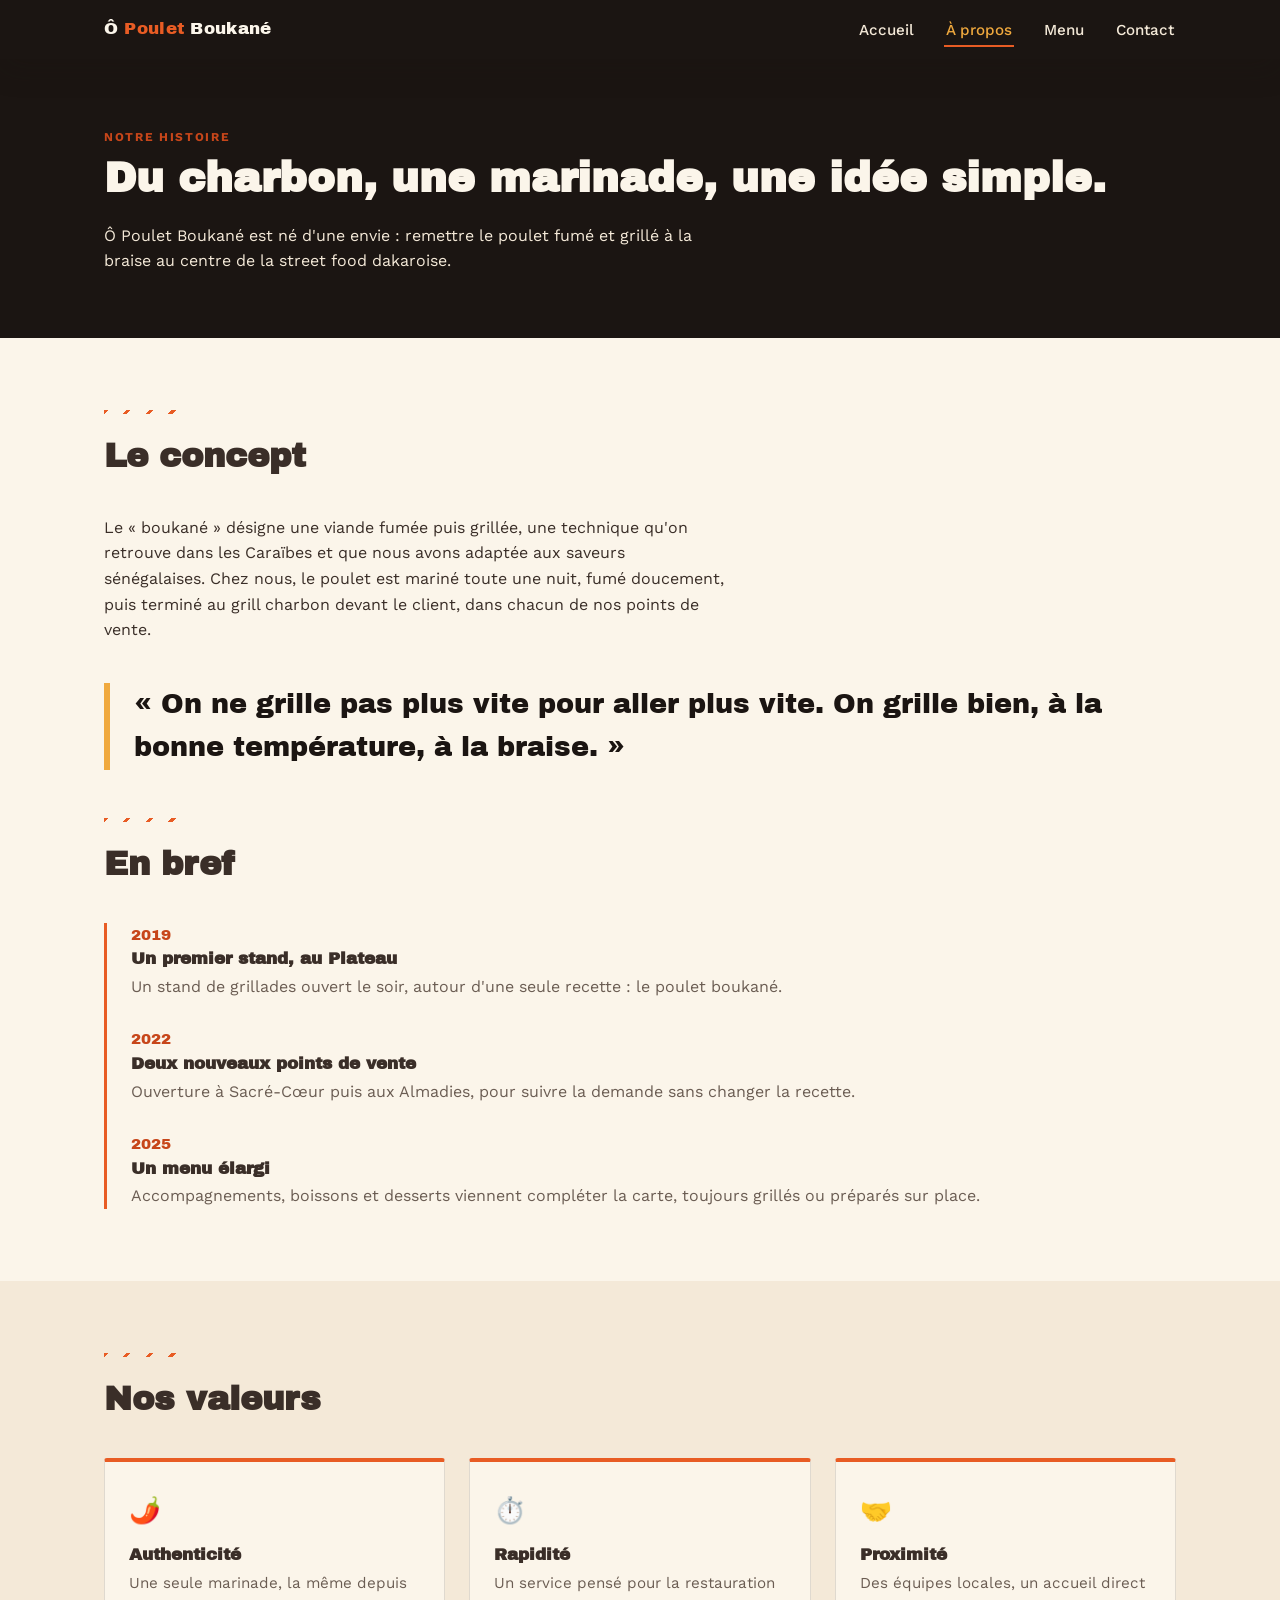
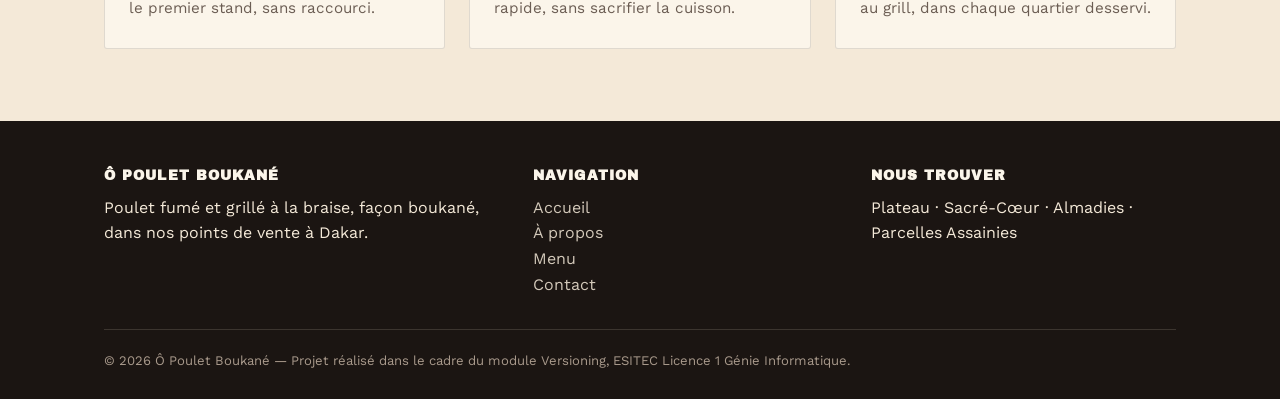
==== about.html @ 98451aac "Initial commit : structure du site Ô Poulet Boukané" ====
<!DOCTYPE html>
<html lang="fr">
<head>
  <meta charset="UTF-8">
  <meta name="viewport" content="width=device-width, initial-scale=1.0">
  <title>À propos — Ô Poulet Boukané</title>
  <meta name="description" content="L'histoire et les valeurs d'Ô Poulet Boukané, né à Dakar autour d'une recette de poulet fumé et grillé.">
  <link rel="stylesheet" href="style.css">
</head>
<body>

  <header class="site-header">
    <div class="nav-bar">
      <a href="index.html" class="logo">Ô <span>Poulet</span> Boukané</a>
      <button class="nav-toggle" id="navToggle" aria-expanded="false" aria-controls="navLinks" aria-label="Ouvrir le menu">
        <span></span><span></span><span></span>
      </button>
      <ul class="nav-links" id="navLinks">
        <li><a href="index.html">Accueil</a></li>
        <li><a href="about.html" aria-current="page">À propos</a></li>
        <li><a href="menu.html">Menu</a></li>
        <li><a href="contact.html">Contact</a></li>
      </ul>
    </div>
  </header>

  <main>
    <section class="page-banner">
      <div class="container">
        <span class="eyebrow">Notre histoire</span>
        <h1>Du charbon, une marinade, une idée simple.</h1>
        <p>Ô Poulet Boukané est né d'une envie : remettre le poulet fumé et grillé à la braise au centre de la street food dakaroise.</p>
      </div>
    </section>

    <section>
      <div class="container">
        <div class="section-head">
          <hr class="grill-rule">
          <h2>Le concept</h2>
        </div>
        <p style="max-width: 62ch;">Le « boukané » désigne une viande fumée puis grillée, une technique qu'on retrouve dans les Caraïbes et que nous avons adaptée aux saveurs sénégalaises. Chez nous, le poulet est mariné toute une nuit, fumé doucement, puis terminé au grill charbon devant le client, dans chacun de nos points de vente.</p>

        <p class="pull-quote">« On ne grille pas plus vite pour aller plus vite. On grille bien, à la bonne température, à la braise. »</p>

        <div class="section-head" style="margin-top: 3rem;">
          <hr class="grill-rule">
          <h2>En bref</h2>
        </div>
        <div class="timeline">
          <div class="timeline-item">
            <div class="year">2019</div>
            <h3>Un premier stand, au Plateau</h3>
            <p>Un stand de grillades ouvert le soir, autour d'une seule recette : le poulet boukané.</p>
          </div>
          <div class="timeline-item">
            <div class="year">2022</div>
            <h3>Deux nouveaux points de vente</h3>
            <p>Ouverture à Sacré-Cœur puis aux Almadies, pour suivre la demande sans changer la recette.</p>
          </div>
          <div class="timeline-item">
            <div class="year">2025</div>
            <h3>Un menu élargi</h3>
            <p>Accompagnements, boissons et desserts viennent compléter la carte, toujours grillés ou préparés sur place.</p>
          </div>
        </div>
      </div>
    </section>

    <section class="kraft">
      <div class="container">
        <div class="section-head">
          <hr class="grill-rule">
          <h2>Nos valeurs</h2>
        </div>
        <div class="card-grid">
          <div class="card">
            <span class="icon">🌶️</span>
            <h3>Authenticité</h3>
            <p>Une seule marinade, la même depuis le premier stand, sans raccourci.</p>
          </div>
          <div class="card">
            <span class="icon">⏱️</span>
            <h3>Rapidité</h3>
            <p>Un service pensé pour la restauration rapide, sans sacrifier la cuisson.</p>
          </div>
          <div class="card">
            <span class="icon">🤝</span>
            <h3>Proximité</h3>
            <p>Des équipes locales, un accueil direct au grill, dans chaque quartier desservi.</p>
          </div>
        </div>
      </div>
    </section>
  </main>

  <footer class="site-footer">
    <div class="container">
      <div class="footer-grid">
        <div>
          <h3>Ô Poulet Boukané</h3>
          <p>Poulet fumé et grillé à la braise, façon boukané, dans nos points de vente à Dakar.</p>
        </div>
        <div>
          <h3>Navigation</h3>
          <ul>
            <li><a href="index.html">Accueil</a></li>
            <li><a href="about.html">À propos</a></li>
            <li><a href="menu.html">Menu</a></li>
            <li><a href="contact.html">Contact</a></li>
          </ul>
        </div>
        <div>
          <h3>Nous trouver</h3>
          <p>Plateau · Sacré-Cœur · Almadies · Parcelles Assainies</p>
        </div>
      </div>
      <div class="footer-bottom">
        © 2026 Ô Poulet Boukané — Projet réalisé dans le cadre du module Versioning, ESITEC Licence 1 Génie Informatique.
      </div>
    </div>
  </footer>

  <script src="script.js"></script>
</body>
</html>
---- style.css ----
/* =========================================================
   Ô POULET BOUKANÉ — feuille de style commune
   Palette "braise & charbon" : charbon profond, braise orangée,
   curcuma doré, kraft chaud. Motif signature : rayures de grill
   (grill marks) utilisées comme séparateurs et accents.
   ========================================================= */

@import url('https://fonts.googleapis.com/css2?family=Archivo+Black&family=Work+Sans:ital,wght@0,400;0,500;0,600;0,700;1,400&display=swap');

:root {
  --charcoal: #1B1512;
  --charcoal-light: #2A211C;
  --ember: #E85C24;
  --ember-dark: #C7461A;
  --turmeric: #F0A93E;
  --kraft: #F4E9D8;
  --cream: #FBF5EA;
  --smoke: #3A2E28;
  --smoke-soft: #6B5D53;
  --line: rgba(27, 21, 18, 0.12);
  --shadow: 0 10px 30px rgba(27, 21, 18, 0.18);
  --radius: 3px;
  --font-display: 'Archivo Black', 'Arial Black', sans-serif;
  --font-body: 'Work Sans', -apple-system, BlinkMacSystemFont, sans-serif;
  --grill-stripes: repeating-linear-gradient(
    135deg,
    var(--ember) 0px,
    var(--ember) 3px,
    transparent 3px,
    transparent 16px
  );
}

/* ---------- Reset ---------- */
*, *::before, *::after { box-sizing: border-box; }
html { scroll-behavior: smooth; }
body {
  margin: 0;
  font-family: var(--font-body);
  color: var(--smoke);
  background: var(--cream);
  line-height: 1.6;
}
img { max-width: 100%; display: block; }
a { color: inherit; text-decoration: none; }
ul { list-style: none; margin: 0; padding: 0; }
h1, h2, h3 { font-family: var(--font-display); line-height: 1.1; margin: 0 0 .5em; }
p { margin: 0 0 1em; }
button { font-family: inherit; cursor: pointer; }

:focus-visible {
  outline: 3px solid var(--turmeric);
  outline-offset: 2px;
}

@media (prefers-reduced-motion: reduce) {
  *, *::before, *::after { animation: none !important; transition: none !important; scroll-behavior: auto !important; }
}

.container { max-width: 1120px; margin: 0 auto; padding: 0 24px; }

.eyebrow {
  display: inline-block;
  font-size: .75rem;
  letter-spacing: .14em;
  text-transform: uppercase;
  color: var(--ember-dark);
  font-weight: 700;
  margin-bottom: .75em;
}

.grill-rule {
  height: 4px;
  width: 72px;
  background: var(--grill-stripes);
  border: none;
  margin: 0 0 1.5rem;
}

/* ---------- Header / Nav ---------- */
.site-header {
  background: var(--charcoal);
  position: sticky;
  top: 0;
  z-index: 50;
  box-shadow: var(--shadow);
}
.nav-bar {
  display: flex;
  align-items: center;
  justify-content: space-between;
  padding: 16px 24px;
  max-width: 1120px;
  margin: 0 auto;
}
.logo {
  font-family: var(--font-display);
  color: var(--cream);
  font-size: 1.05rem;
  letter-spacing: .02em;
  display: flex;
  align-items: baseline;
  gap: 6px;
}
.logo span { color: var(--ember); }

.nav-toggle {
  display: none;
  flex-direction: column;
  gap: 5px;
  background: none;
  border: none;
  padding: 8px;
}
.nav-toggle span {
  width: 24px;
  height: 2px;
  background: var(--cream);
  transition: transform .2s ease, opacity .2s ease;
}
.nav-toggle[aria-expanded="true"] span:nth-child(1) { transform: translateY(7px) rotate(45deg); }
.nav-toggle[aria-expanded="true"] span:nth-child(2) { opacity: 0; }
.nav-toggle[aria-expanded="true"] span:nth-child(3) { transform: translateY(-7px) rotate(-45deg); }

.nav-links {
  display: flex;
  gap: 28px;
}
.nav-links a {
  color: var(--kraft);
  font-weight: 500;
  font-size: .95rem;
  padding: 6px 2px;
  border-bottom: 2px solid transparent;
  transition: border-color .15s ease, color .15s ease;
}
.nav-links a:hover,
.nav-links a[aria-current="page"] {
  color: var(--turmeric);
  border-color: var(--ember);
}

@media (max-width: 720px) {
  .nav-toggle { display: flex; }
  .nav-links {
    position: absolute;
    top: 100%;
    left: 0;
    right: 0;
    background: var(--charcoal-light);
    flex-direction: column;
    gap: 0;
    max-height: 0;
    overflow: hidden;
    transition: max-height .25s ease;
  }
  .nav-links.is-open { max-height: 320px; }
  .nav-links a {
    padding: 16px 24px;
    border-bottom: 1px solid var(--line);
    width: 100%;
  }
}

/* ---------- Buttons ---------- */
.btn {
  display: inline-block;
  font-weight: 600;
  padding: 14px 28px;
  border-radius: var(--radius);
  border: 2px solid transparent;
  transition: transform .15s ease, background .15s ease, color .15s ease;
}
.btn-primary { background: var(--ember); color: var(--cream); }
.btn-primary:hover { background: var(--ember-dark); transform: translateY(-2px); }
.btn-outline { border-color: var(--kraft); color: var(--kraft); }
.btn-outline:hover { border-color: var(--turmeric); color: var(--turmeric); }

/* ---------- Hero ---------- */
.hero {
  background: linear-gradient(180deg, var(--charcoal) 0%, var(--charcoal-light) 100%);
  color: var(--cream);
  padding: 96px 0 80px;
  position: relative;
  overflow: hidden;
}
.hero::after {
  content: "";
  position: absolute;
  inset: auto -10% -60% -10%;
  height: 220px;
  background: var(--grill-stripes);
  opacity: .12;
  transform: rotate(-6deg);
}
.hero-inner { position: relative; max-width: 720px; }
.hero h1 {
  font-size: clamp(2.1rem, 5vw, 3.4rem);
  color: var(--cream);
}
.hero h1 em { font-style: normal; color: var(--ember); }
.hero p.lede {
  font-size: 1.15rem;
  color: var(--kraft);
  max-width: 46ch;
}
.hero-cta { display: flex; gap: 16px; margin-top: 2rem; flex-wrap: wrap; }

.page-banner {
  background: var(--charcoal);
  color: var(--cream);
  padding: 64px 0 48px;
}
.page-banner h1 { color: var(--cream); font-size: clamp(1.8rem, 4vw, 2.6rem); }
.page-banner p { color: var(--kraft); max-width: 60ch; }

/* ---------- Sections ---------- */
section { padding: 72px 0; }
section.kraft { background: var(--kraft); }
.section-head { max-width: 640px; margin-bottom: 2.5rem; }
.section-head h2 { font-size: clamp(1.5rem, 3vw, 2.1rem); color: var(--smoke); }

/* ---------- Cards ---------- */
.card-grid {
  display: grid;
  grid-template-columns: repeat(auto-fit, minmax(240px, 1fr));
  gap: 24px;
}
.card {
  background: var(--cream);
  border: 1px solid var(--line);
  border-top: 4px solid var(--ember);
  border-radius: var(--radius);
  padding: 28px 24px;
}
.card h3 { font-size: 1.05rem; color: var(--smoke); margin-bottom: .4em; }
.card p { color: var(--smoke-soft); font-size: .95rem; margin: 0; }
.card .icon { font-size: 1.6rem; margin-bottom: .6em; display: block; }

/* ---------- Locations ---------- */
.location-grid {
  display: grid;
  grid-template-columns: repeat(auto-fit, minmax(260px, 1fr));
  gap: 24px;
}
.location-card {
  background: var(--charcoal);
  color: var(--kraft);
  padding: 26px 24px;
  border-radius: var(--radius);
}
.location-card h3 { color: var(--turmeric); font-size: 1rem; margin-bottom: .3em; }
.location-card .hours { color: var(--smoke-soft); color: #C9BCAE; font-size: .88rem; margin-top: .5em; }

/* ---------- Menu / filtres ---------- */
.filter-bar {
  display: flex;
  flex-wrap: wrap;
  gap: 10px;
  margin-bottom: 2.2rem;
}
.filter-btn {
  background: var(--cream);
  border: 2px solid var(--line);
  color: var(--smoke);
  font-weight: 600;
  font-size: .88rem;
  padding: 9px 18px;
  border-radius: 999px;
  transition: background .15s ease, color .15s ease, border-color .15s ease;
}
.filter-btn:hover { border-color: var(--ember); }
.filter-btn.is-active {
  background: var(--ember);
  border-color: var(--ember);
  color: var(--cream);
}

.menu-grid {
  display: grid;
  grid-template-columns: repeat(auto-fit, minmax(260px, 1fr));
  gap: 20px;
}
.menu-item {
  background: var(--cream);
  border: 1px solid var(--line);
  border-radius: var(--radius);
  padding: 22px;
  transition: opacity .15s ease, transform .15s ease;
}
.menu-item[hidden] { display: none; }
.menu-item-top {
  display: flex;
  justify-content: space-between;
  align-items: baseline;
  gap: 12px;
}
.menu-item h3 { font-size: 1rem; color: var(--smoke); margin: 0; }
.menu-item .price { font-family: var(--font-display); color: var(--ember-dark); font-size: 1rem; white-space: nowrap; }
.menu-item p { color: var(--smoke-soft); font-size: .9rem; margin: .5em 0; }
.spice { font-size: .85rem; letter-spacing: .1em; }
.spice[data-level="0"]::after { content: "— doux"; color: var(--smoke-soft); font-size: .8rem; letter-spacing: 0; }
.spice[data-level="1"]::before { content: "🔥"; }
.spice[data-level="2"]::before { content: "🔥🔥"; }
.spice[data-level="3"]::before { content: "🔥🔥🔥"; }

/* ---------- Histoire / timeline (about) ---------- */
.timeline { border-left: 3px solid var(--ember); padding-left: 24px; display: grid; gap: 28px; }
.timeline-item .year { font-family: var(--font-display); color: var(--ember-dark); font-size: .95rem; }
.timeline-item h3 { font-size: 1.05rem; margin: .2em 0 .3em; }
.timeline-item p { color: var(--smoke-soft); margin: 0; }

.pull-quote {
  font-family: var(--font-display);
  font-size: clamp(1.3rem, 2.6vw, 1.7rem);
  color: var(--charcoal);
  border-left: 6px solid var(--turmeric);
  padding-left: 24px;
  margin: 2.5rem 0;
  max-width: 60ch;
}

/* ---------- Formulaire (contact) ---------- */
.form-grid { display: grid; gap: 18px; max-width: 560px; }
.field label {
  display: block;
  font-weight: 600;
  font-size: .9rem;
  margin-bottom: .4em;
}
.field input,
.field textarea {
  width: 100%;
  border: 2px solid var(--line);
  border-radius: var(--radius);
  padding: 12px 14px;
  font-family: var(--font-body);
  font-size: .95rem;
  background: var(--cream);
  color: var(--smoke);
}
.field input:focus,
.field textarea:focus { border-color: var(--ember); outline: none; }
.field textarea { resize: vertical; min-height: 120px; }
.field .error {
  color: var(--ember-dark);
  font-size: .82rem;
  margin-top: .35em;
  min-height: 1.1em;
}
.field.has-error input,
.field.has-error textarea { border-color: var(--ember-dark); }
.form-status {
  padding: 14px 16px;
  border-radius: var(--radius);
  font-size: .9rem;
  margin-top: 4px;
}
.form-status.success { background: #E4EFE1; color: #2E5C2A; }
.form-status[hidden] { display: none; }

/* ---------- Footer ---------- */
.site-footer {
  background: var(--charcoal);
  color: var(--kraft);
  padding: 48px 0 28px;
}
.footer-grid {
  display: grid;
  grid-template-columns: 1.3fr 1fr 1fr;
  gap: 32px;
  margin-bottom: 32px;
}
.site-footer h3 { color: var(--cream); font-size: .85rem; letter-spacing: .08em; text-transform: uppercase; margin-bottom: .8em; }
.site-footer a { color: var(--kraft); opacity: .85; }
.site-footer a:hover { color: var(--turmeric); opacity: 1; }
.footer-bottom {
  border-top: 1px solid rgba(244,233,216,0.15);
  padding-top: 20px;
  font-size: .82rem;
  color: var(--smoke-soft);
  color: #A99A8C;
}
@media (max-width: 640px) {
  .footer-grid { grid-template-columns: 1fr; }
}
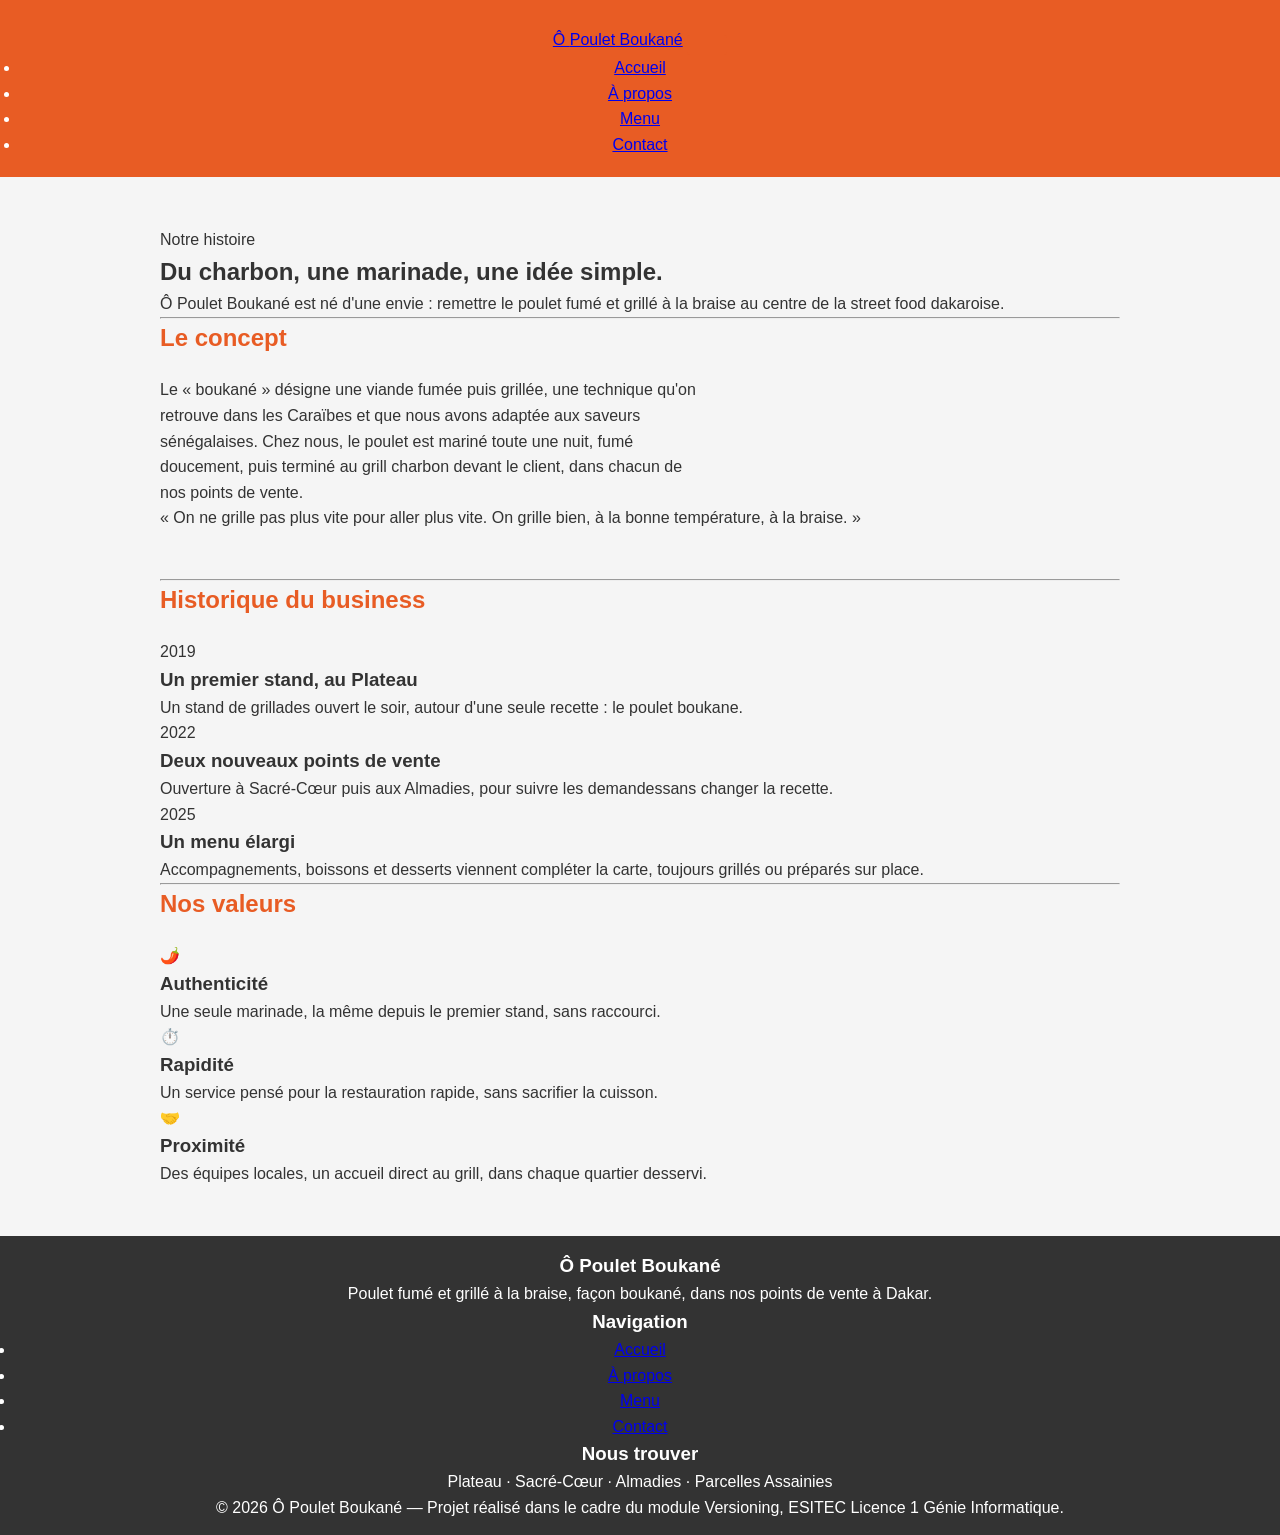
==== commit e25ee773: "modification de bref par historique du business sur la page about" ====
--- a/about.html
+++ b/about.html
@@ -45,18 +45,18 @@
 
         <div class="section-head" style="margin-top: 3rem;">
           <hr class="grill-rule">
-          <h2>En bref</h2>
+          <h2> Historique du business</h2>
         </div>
         <div class="timeline">
           <div class="timeline-item">
             <div class="year">2019</div>
             <h3>Un premier stand, au Plateau</h3>
-            <p>Un stand de grillades ouvert le soir, autour d'une seule recette : le poulet boukané.</p>
+            <p>Un stand de grillades ouvert le soir, autour d'une seule recette : le poulet boukane.</p>
           </div>
           <div class="timeline-item">
             <div class="year">2022</div>
             <h3>Deux nouveaux points de vente</h3>
-            <p>Ouverture à Sacré-Cœur puis aux Almadies, pour suivre la demande sans changer la recette.</p>
+            <p>Ouverture à Sacré-Cœur puis aux Almadies, pour suivre les demandessans changer la recette.</p>
           </div>
           <div class="timeline-item">
             <div class="year">2025</div>
--- a/style.css
+++ b/style.css
@@ -1,386 +1,126 @@
-/* =========================================================
-   Ô POULET BOUKANÉ — feuille de style commune
-   Palette "braise & charbon" : charbon profond, braise orangée,
-   curcuma doré, kraft chaud. Motif signature : rayures de grill
-   (grill marks) utilisées comme séparateurs et accents.
-   ========================================================= */
-
-@import url('https://fonts.googleapis.com/css2?family=Archivo+Black&family=Work+Sans:ital,wght@0,400;0,500;0,600;0,700;1,400&display=swap');
-
-:root {
-  --charcoal: #1B1512;
-  --charcoal-light: #2A211C;
-  --ember: #E85C24;
-  --ember-dark: #C7461A;
-  --turmeric: #F0A93E;
-  --kraft: #F4E9D8;
-  --cream: #FBF5EA;
-  --smoke: #3A2E28;
-  --smoke-soft: #6B5D53;
-  --line: rgba(27, 21, 18, 0.12);
-  --shadow: 0 10px 30px rgba(27, 21, 18, 0.18);
-  --radius: 3px;
-  --font-display: 'Archivo Black', 'Arial Black', sans-serif;
-  --font-body: 'Work Sans', -apple-system, BlinkMacSystemFont, sans-serif;
-  --grill-stripes: repeating-linear-gradient(
-    135deg,
-    var(--ember) 0px,
-    var(--ember) 3px,
-    transparent 3px,
-    transparent 16px
-  );
+* {
+    margin: 0;
+    padding: 0;
+    box-sizing: border-box;
 }
 
-/* ---------- Reset ---------- */
-*, *::before, *::after { box-sizing: border-box; }
-html { scroll-behavior: smooth; }
 body {
-  margin: 0;
-  font-family: var(--font-body);
-  color: var(--smoke);
-  background: var(--cream);
-  line-height: 1.6;
-}
-img { max-width: 100%; display: block; }
-a { color: inherit; text-decoration: none; }
-ul { list-style: none; margin: 0; padding: 0; }
-h1, h2, h3 { font-family: var(--font-display); line-height: 1.1; margin: 0 0 .5em; }
-p { margin: 0 0 1em; }
-button { font-family: inherit; cursor: pointer; }
-
-:focus-visible {
-  outline: 3px solid var(--turmeric);
-  outline-offset: 2px;
+    font-family: Arial, sans-serif;
+    background-color: #f5f5f5;
+    color: #333;
+    line-height: 1.6;
 }
 
-@media (prefers-reduced-motion: reduce) {
-  *, *::before, *::after { animation: none !important; transition: none !important; scroll-behavior: auto !important; }
+.site-header {
+    background-color: #E85C24;
+    color: white;
+    padding: 20px;
+    text-align: center;
 }
 
-.container { max-width: 1120px; margin: 0 auto; padding: 0 24px; }
-
-.eyebrow {
-  display: inline-block;
-  font-size: .75rem;
-  letter-spacing: .14em;
-  text-transform: uppercase;
-  color: var(--ember-dark);
-  font-weight: 700;
-  margin-bottom: .75em;
+.site-header h1 {
+    margin-bottom: 10px;
 }
 
-.grill-rule {
-  height: 4px;
-  width: 72px;
-  background: var(--grill-stripes);
-  border: none;
-  margin: 0 0 1.5rem;
+nav {
+    margin-top: 10px;
 }
 
-/* ---------- Header / Nav ---------- */
-.site-header {
-  background: var(--charcoal);
-  position: sticky;
-  top: 0;
-  z-index: 50;
-  box-shadow: var(--shadow);
-}
-.nav-bar {
-  display: flex;
-  align-items: center;
-  justify-content: space-between;
-  padding: 16px 24px;
-  max-width: 1120px;
-  margin: 0 auto;
-}
-.logo {
-  font-family: var(--font-display);
-  color: var(--cream);
-  font-size: 1.05rem;
-  letter-spacing: .02em;
-  display: flex;
-  align-items: baseline;
-  gap: 6px;
-}
-.logo span { color: var(--ember); }
-
-.nav-toggle {
-  display: none;
-  flex-direction: column;
-  gap: 5px;
-  background: none;
-  border: none;
-  padding: 8px;
-}
-.nav-toggle span {
-  width: 24px;
-  height: 2px;
-  background: var(--cream);
-  transition: transform .2s ease, opacity .2s ease;
-}
-.nav-toggle[aria-expanded="true"] span:nth-child(1) { transform: translateY(7px) rotate(45deg); }
-.nav-toggle[aria-expanded="true"] span:nth-child(2) { opacity: 0; }
-.nav-toggle[aria-expanded="true"] span:nth-child(3) { transform: translateY(-7px) rotate(-45deg); }
-
-.nav-links {
-  display: flex;
-  gap: 28px;
-}
-.nav-links a {
-  color: var(--kraft);
-  font-weight: 500;
-  font-size: .95rem;
-  padding: 6px 2px;
-  border-bottom: 2px solid transparent;
-  transition: border-color .15s ease, color .15s ease;
-}
-.nav-links a:hover,
-.nav-links a[aria-current="page"] {
-  color: var(--turmeric);
-  border-color: var(--ember);
+nav a {
+    color: white;
+    text-decoration: none;
+    margin: 0 15px;
+    display: inline-block;
 }
 
-@media (max-width: 720px) {
-  .nav-toggle { display: flex; }
-  .nav-links {
-    position: absolute;
-    top: 100%;
-    left: 0;
-    right: 0;
-    background: var(--charcoal-light);
-    flex-direction: column;
-    gap: 0;
-    max-height: 0;
-    overflow: hidden;
-    transition: max-height .25s ease;
-  }
-  .nav-links.is-open { max-height: 320px; }
-  .nav-links a {
-    padding: 16px 24px;
-    border-bottom: 1px solid var(--line);
-    width: 100%;
-  }
+nav a:hover {
+    text-decoration: underline;
 }
 
-/* ---------- Buttons ---------- */
-.btn {
-  display: inline-block;
-  font-weight: 600;
-  padding: 14px 28px;
-  border-radius: var(--radius);
-  border: 2px solid transparent;
-  transition: transform .15s ease, background .15s ease, color .15s ease;
-}
-.btn-primary { background: var(--ember); color: var(--cream); }
-.btn-primary:hover { background: var(--ember-dark); transform: translateY(-2px); }
-.btn-outline { border-color: var(--kraft); color: var(--kraft); }
-.btn-outline:hover { border-color: var(--turmeric); color: var(--turmeric); }
-
-/* ---------- Hero ---------- */
-.hero {
-  background: linear-gradient(180deg, var(--charcoal) 0%, var(--charcoal-light) 100%);
-  color: var(--cream);
-  padding: 96px 0 80px;
-  position: relative;
-  overflow: hidden;
-}
-.hero::after {
-  content: "";
-  position: absolute;
-  inset: auto -10% -60% -10%;
-  height: 220px;
-  background: var(--grill-stripes);
-  opacity: .12;
-  transform: rotate(-6deg);
-}
-.hero-inner { position: relative; max-width: 720px; }
-.hero h1 {
-  font-size: clamp(2.1rem, 5vw, 3.4rem);
-  color: var(--cream);
-}
-.hero h1 em { font-style: normal; color: var(--ember); }
-.hero p.lede {
-  font-size: 1.15rem;
-  color: var(--kraft);
-  max-width: 46ch;
-}
-.hero-cta { display: flex; gap: 16px; margin-top: 2rem; flex-wrap: wrap; }
-
-.page-banner {
-  background: var(--charcoal);
-  color: var(--cream);
-  padding: 64px 0 48px;
-}
-.page-banner h1 { color: var(--cream); font-size: clamp(1.8rem, 4vw, 2.6rem); }
-.page-banner p { color: var(--kraft); max-width: 60ch; }
-
-/* ---------- Sections ---------- */
-section { padding: 72px 0; }
-section.kraft { background: var(--kraft); }
-.section-head { max-width: 640px; margin-bottom: 2.5rem; }
-.section-head h2 { font-size: clamp(1.5rem, 3vw, 2.1rem); color: var(--smoke); }
-
-/* ---------- Cards ---------- */
-.card-grid {
-  display: grid;
-  grid-template-columns: repeat(auto-fit, minmax(240px, 1fr));
-  gap: 24px;
-}
-.card {
-  background: var(--cream);
-  border: 1px solid var(--line);
-  border-top: 4px solid var(--ember);
-  border-radius: var(--radius);
-  padding: 28px 24px;
-}
-.card h3 { font-size: 1.05rem; color: var(--smoke); margin-bottom: .4em; }
-.card p { color: var(--smoke-soft); font-size: .95rem; margin: 0; }
-.card .icon { font-size: 1.6rem; margin-bottom: .6em; display: block; }
-
-/* ---------- Locations ---------- */
-.location-grid {
-  display: grid;
-  grid-template-columns: repeat(auto-fit, minmax(260px, 1fr));
-  gap: 24px;
-}
-.location-card {
-  background: var(--charcoal);
-  color: var(--kraft);
-  padding: 26px 24px;
-  border-radius: var(--radius);
-}
-.location-card h3 { color: var(--turmeric); font-size: 1rem; margin-bottom: .3em; }
-.location-card .hours { color: var(--smoke-soft); color: #C9BCAE; font-size: .88rem; margin-top: .5em; }
-
-/* ---------- Menu / filtres ---------- */
-.filter-bar {
-  display: flex;
-  flex-wrap: wrap;
-  gap: 10px;
-  margin-bottom: 2.2rem;
-}
-.filter-btn {
-  background: var(--cream);
-  border: 2px solid var(--line);
-  color: var(--smoke);
-  font-weight: 600;
-  font-size: .88rem;
-  padding: 9px 18px;
-  border-radius: 999px;
-  transition: background .15s ease, color .15s ease, border-color .15s ease;
-}
-.filter-btn:hover { border-color: var(--ember); }
-.filter-btn.is-active {
-  background: var(--ember);
-  border-color: var(--ember);
-  color: var(--cream);
+main {
+    max-width: 1000px;
+    margin: 30px auto;
+    padding: 20px;
 }
 
-.menu-grid {
-  display: grid;
-  grid-template-columns: repeat(auto-fit, minmax(260px, 1fr));
-  gap: 20px;
-}
-.menu-item {
-  background: var(--cream);
-  border: 1px solid var(--line);
-  border-radius: var(--radius);
-  padding: 22px;
-  transition: opacity .15s ease, transform .15s ease;
-}
-.menu-item[hidden] { display: none; }
-.menu-item-top {
-  display: flex;
-  justify-content: space-between;
-  align-items: baseline;
-  gap: 12px;
-}
-.menu-item h3 { font-size: 1rem; color: var(--smoke); margin: 0; }
-.menu-item .price { font-family: var(--font-display); color: var(--ember-dark); font-size: 1rem; white-space: nowrap; }
-.menu-item p { color: var(--smoke-soft); font-size: .9rem; margin: .5em 0; }
-.spice { font-size: .85rem; letter-spacing: .1em; }
-.spice[data-level="0"]::after { content: "— doux"; color: var(--smoke-soft); font-size: .8rem; letter-spacing: 0; }
-.spice[data-level="1"]::before { content: "🔥"; }
-.spice[data-level="2"]::before { content: "🔥🔥"; }
-.spice[data-level="3"]::before { content: "🔥🔥🔥"; }
-
-/* ---------- Histoire / timeline (about) ---------- */
-.timeline { border-left: 3px solid var(--ember); padding-left: 24px; display: grid; gap: 28px; }
-.timeline-item .year { font-family: var(--font-display); color: var(--ember-dark); font-size: .95rem; }
-.timeline-item h3 { font-size: 1.05rem; margin: .2em 0 .3em; }
-.timeline-item p { color: var(--smoke-soft); margin: 0; }
-
-.pull-quote {
-  font-family: var(--font-display);
-  font-size: clamp(1.3rem, 2.6vw, 1.7rem);
-  color: var(--charcoal);
-  border-left: 6px solid var(--turmeric);
-  padding-left: 24px;
-  margin: 2.5rem 0;
-  max-width: 60ch;
+h2 {
+    color: #E85C24;
+    margin-bottom: 20px;
 }
 
-/* ---------- Formulaire (contact) ---------- */
-.form-grid { display: grid; gap: 18px; max-width: 560px; }
-.field label {
-  display: block;
-  font-weight: 600;
-  font-size: .9rem;
-  margin-bottom: .4em;
+.menu-items article,
+.contact-info article {
+    background: white;
+    padding: 15px;
+    margin-bottom: 15px;
+    border-radius: 5px;
+    box-shadow: 0 2px 5px rgba(0,0,0,0.1);
 }
-.field input,
-.field textarea {
-  width: 100%;
-  border: 2px solid var(--line);
-  border-radius: var(--radius);
-  padding: 12px 14px;
-  font-family: var(--font-body);
-  font-size: .95rem;
-  background: var(--cream);
-  color: var(--smoke);
+
+.contact-form {
+    background: white;
+    padding: 20px;
+    border-radius: 5px;
+    box-shadow: 0 2px 5px rgba(0,0,0,0.1);
 }
-.field input:focus,
-.field textarea:focus { border-color: var(--ember); outline: none; }
-.field textarea { resize: vertical; min-height: 120px; }
-.field .error {
-  color: var(--ember-dark);
-  font-size: .82rem;
-  margin-top: .35em;
-  min-height: 1.1em;
+
+form {
+    display: flex;
+    flex-direction: column;
 }
-.field.has-error input,
-.field.has-error textarea { border-color: var(--ember-dark); }
-.form-status {
-  padding: 14px 16px;
-  border-radius: var(--radius);
-  font-size: .9rem;
-  margin-top: 4px;
+
+label {
+    margin-top: 10px;
+    font-weight: bold;
 }
-.form-status.success { background: #E4EFE1; color: #2E5C2A; }
-.form-status[hidden] { display: none; }
 
-/* ---------- Footer ---------- */
-.site-footer {
-  background: var(--charcoal);
-  color: var(--kraft);
-  padding: 48px 0 28px;
+input, textarea {
+    padding: 10px;
+    margin-top: 5px;
+    border: 1px solid #ddd;
+    border-radius: 3px;
+    font-size: 14px;
 }
-.footer-grid {
-  display: grid;
-  grid-template-columns: 1.3fr 1fr 1fr;
-  gap: 32px;
-  margin-bottom: 32px;
+
+button {
+    margin-top: 15px;
+    padding: 10px 20px;
+    background-color: #E85C24;
+    color: white;
+    border: none;
+    border-radius: 3px;
+    cursor: pointer;
+    font-size: 16px;
 }
-.site-footer h3 { color: var(--cream); font-size: .85rem; letter-spacing: .08em; text-transform: uppercase; margin-bottom: .8em; }
-.site-footer a { color: var(--kraft); opacity: .85; }
-.site-footer a:hover { color: var(--turmeric); opacity: 1; }
-.footer-bottom {
-  border-top: 1px solid rgba(244,233,216,0.15);
-  padding-top: 20px;
-  font-size: .82rem;
-  color: var(--smoke-soft);
-  color: #A99A8C;
+
+button:hover {
+    background-color: #D6401D;
 }
-@media (max-width: 640px) {
-  .footer-grid { grid-template-columns: 1fr; }
+
+footer {
+    background-color: #333;
+    color: white;
+    text-align: center;
+    padding: 15px;
+    margin-top: 30px;
 }
+
+@media (max-width: 768px) {
+    nav a {
+        display: block;
+        margin: 5px 0;
+    }
+    
+    main {
+        padding: 10px;
+    }
+    
+    .menu-items article,
+    .contact-info article {
+        padding: 10px;
+    }
+    
+    form {
+        font-size: 14px;
+    }
+}
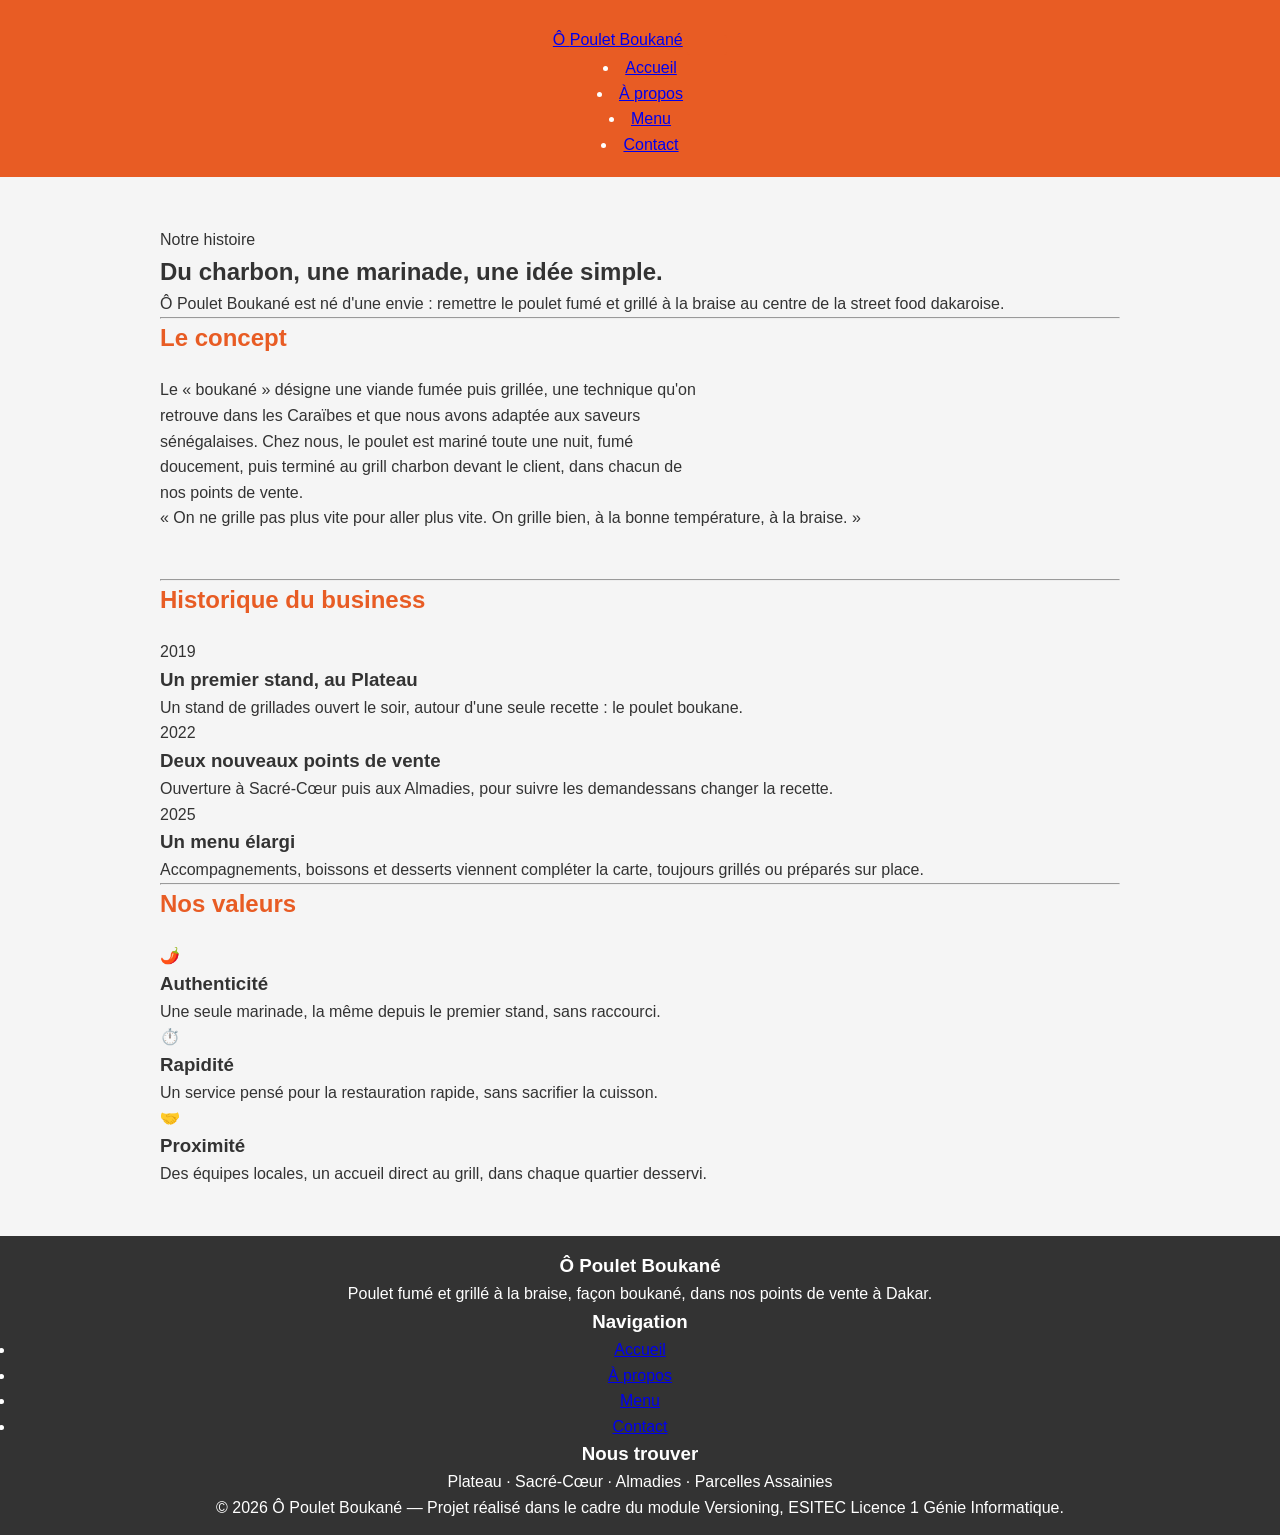
==== commit 70c0902a: "modification de header sur les pages about et index" ====
--- a/about.html
+++ b/about.html
@@ -11,11 +11,11 @@
 
   <header class="site-header">
     <div class="nav-bar">
-      <a href="index.html" class="logo">Ô <span>Poulet</span> Boukané</a>
+      <a href="index.html" class="logo" aria-label="Ô Poulet Boukané — Accueil">Ô <span>Poulet</span> Boukané</a>
       <button class="nav-toggle" id="navToggle" aria-expanded="false" aria-controls="navLinks" aria-label="Ouvrir le menu">
         <span></span><span></span><span></span>
       </button>
-      <ul class="nav-links" id="navLinks">
+       <ul class="nav-links" id="navLinks" aria-label="Navigation principale"></ul>
         <li><a href="index.html">Accueil</a></li>
         <li><a href="about.html" aria-current="page">À propos</a></li>
         <li><a href="menu.html">Menu</a></li>
